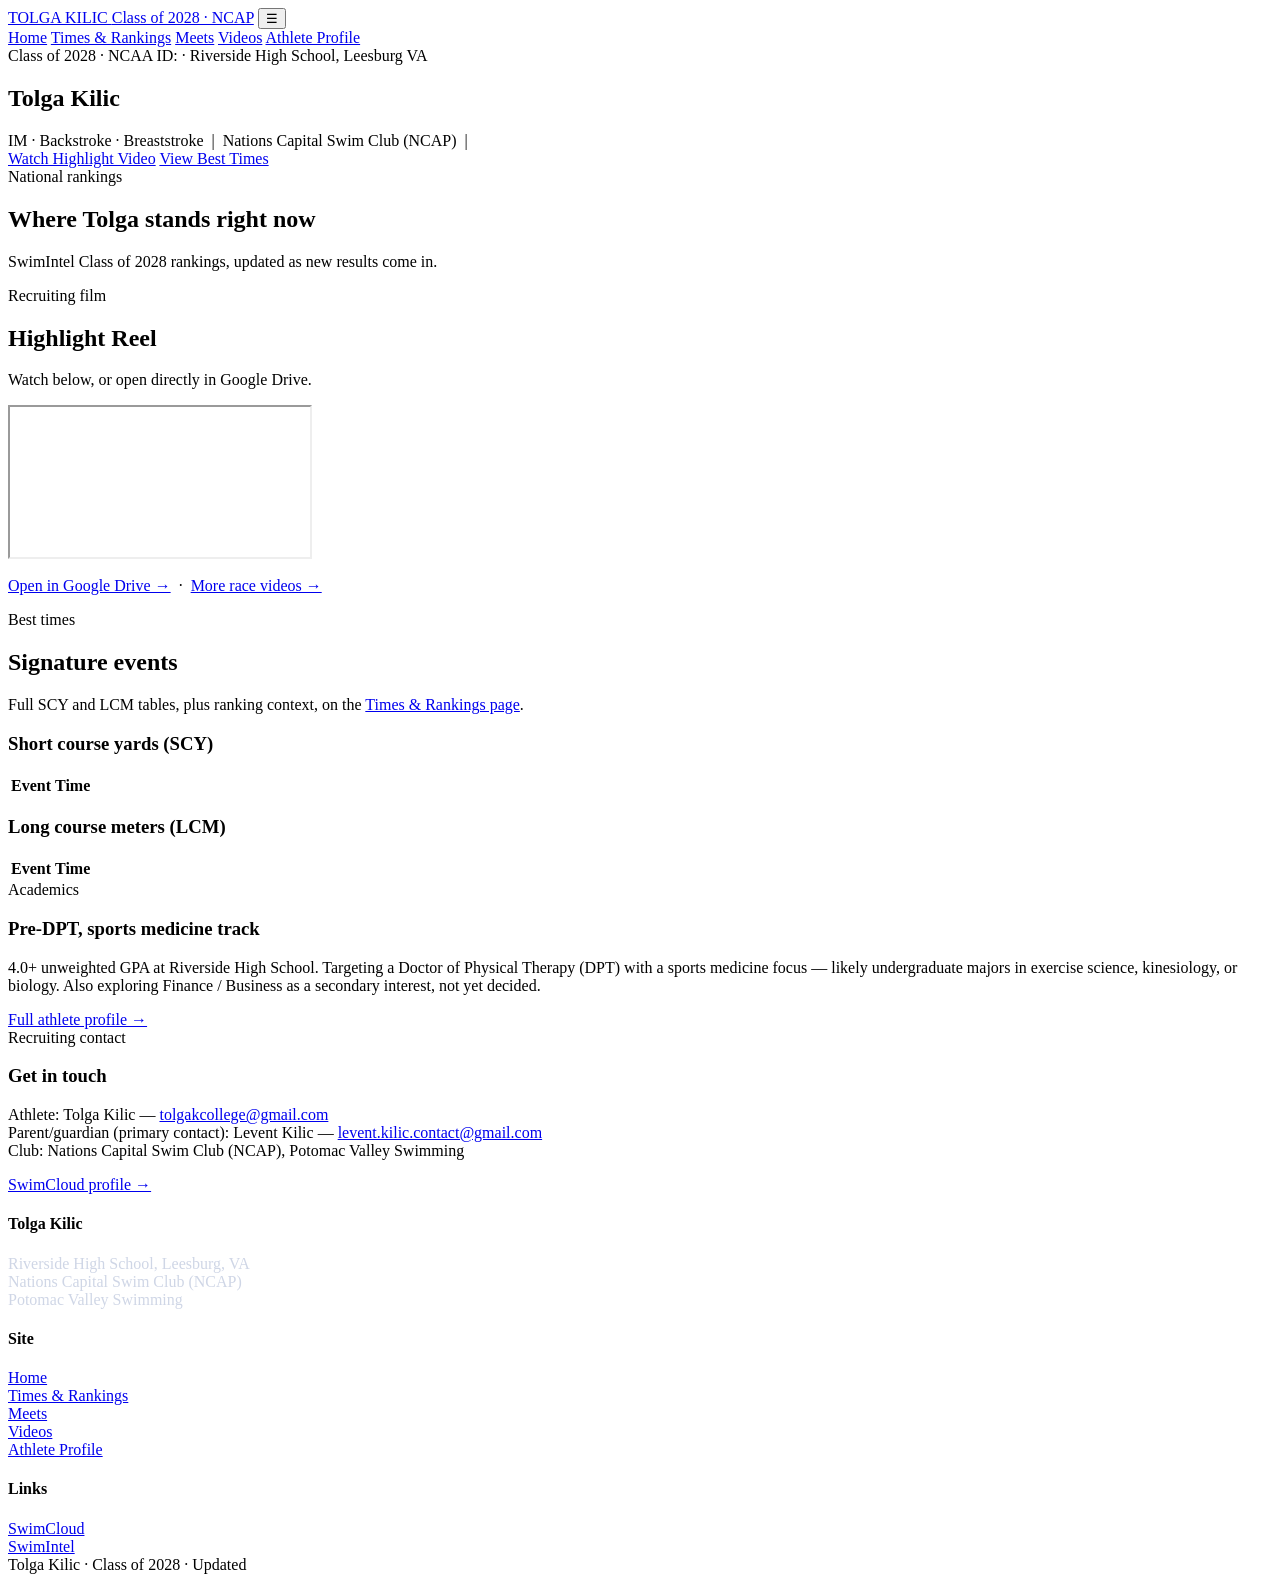
==== index.html @ 6afcded4 "Add files via upload" ====
<!DOCTYPE html>
<html lang="en">
<head>
<meta charset="UTF-8">
<meta name="viewport" content="width=device-width, initial-scale=1.0">
<title>Tolga Kilic | NCAA Swimming Recruiting Profile</title>
<meta name="description" content="Tolga Kilic — Class of 2028 IM/backstroke/breaststroke swimmer, Riverside High School, Nations Capital Swim Club. College swimming recruiting profile.">
<link rel="preconnect" href="https://fonts.googleapis.com">
<link href="https://fonts.googleapis.com/css2?family=Inter:wght@400;500;600;700;800&display=swap" rel="stylesheet">
<link rel="stylesheet" href="assets/style.css">
</head>
<body>

<header class="site-header">
  <div class="nav-inner">
    <a class="brand" href="index.html">TOLGA KILIC <span>Class of 2028 &middot; NCAP</span></a>
    <button class="nav-toggle" aria-label="Toggle menu">&#9776;</button>
    <nav class="main-nav">
      <a href="index.html" class="active">Home</a>
      <a href="times.html">Times &amp; Rankings</a>
      <a href="meets.html">Meets</a>
      <a href="videos.html">Videos</a>
      <a href="profile.html">Athlete Profile</a>
    </nav>
  </div>
</header>

<section class="hero">
  <div class="slide" style="background-image:url('assets/img/slide-action-1.jpg')"></div>
  <div class="slide" style="background-image:url('assets/img/slide-breaststroke.jpg')"></div>
  <div class="slide" style="background-image:url('assets/img/slide-fly.jpg')"></div>
  <div class="slide contain" style="background-image:url('assets/img/slide-state-champion.jpg')"></div>
  <div class="slide" style="background-image:url('assets/img/slide-action-2.jpg')"></div>
  <div class="slide contain" style="background-image:url('assets/img/slide-portrait-1.jpg')"></div>
  <div class="slide contain" style="background-image:url('assets/img/slide-state.jpg')"></div>
  <div class="slide" style="background-image:url('assets/img/slide-tolga-2.jpg')"></div>
  <div class="slide contain" style="background-image:url('assets/img/slide-olympians.jpg')"></div>
  <div class="slide contain" style="background-image:url('assets/img/slide-profile.jpg')"></div>
  <div class="hero-content">
    <div class="eyebrow">Class of 2028 &middot; NCAA ID: <span id="ncaa-id"></span> &middot; Riverside High School, Leesburg VA</div>
    <h1>Tolga Kilic</h1>
    <div class="tagline">IM &middot; Backstroke &middot; Breaststroke &nbsp;|&nbsp; Nations Capital Swim Club (NCAP) &nbsp;|&nbsp; <span id="tagline-academics"></span></div>
    <div class="hero-cta">
      <a href="#highlight-video" class="btn btn-gold">Watch Highlight Video</a>
      <a href="times.html" class="btn btn-outline">View Best Times</a>
    </div>
  </div>
  <div class="dots"></div>
</section>

<section>
  <div class="wrap">
    <div class="section-head">
      <div class="eyebrow">National rankings</div>
      <h2>Where Tolga stands right now</h2>
      <p>SwimIntel Class of 2028 rankings, updated as new results come in.</p>
    </div>
    <div id="stat-grid" class="stat-grid"></div>
  </div>
</section>

<section id="highlight-video" class="soft">
  <div class="wrap">
    <div class="section-head">
      <div class="eyebrow">Recruiting film</div>
      <h2 id="video-title">Highlight Reel</h2>
      <p>Watch below, or open directly in Google Drive.</p>
    </div>
    <div class="video-frame">
      <iframe id="highlight-frame" src="" allow="autoplay" allowfullscreen title="Tolga Kilic highlight video"></iframe>
    </div>
    <p style="margin-top:14px;">
      <a id="drive-link" href="#" target="_blank" rel="noopener">Open in Google Drive &rarr;</a>
      &nbsp;&middot;&nbsp;
      <a href="videos.html">More race videos &rarr;</a>
    </p>
  </div>
</section>

<section>
  <div class="wrap">
    <div class="section-head">
      <div class="eyebrow">Best times</div>
      <h2>Signature events</h2>
      <p>Full SCY and LCM tables, plus ranking context, on the <a href="times.html">Times &amp; Rankings page</a>.</p>
    </div>
    <div class="grid-2">
      <div>
        <h3>Short course yards (SCY)</h3>
        <table class="times-table" id="home-scy-table">
          <thead><tr><th>Event</th><th>Time</th></tr></thead>
          <tbody></tbody>
        </table>
      </div>
      <div>
        <h3>Long course meters (LCM)</h3>
        <table class="times-table" id="home-lcm-table">
          <thead><tr><th>Event</th><th>Time</th></tr></thead>
          <tbody></tbody>
        </table>
      </div>
    </div>
  </div>
</section>

<section class="soft">
  <div class="wrap grid-2">
    <div class="card">
      <div class="eyebrow">Academics</div>
      <h3>Pre-DPT, sports medicine track</h3>
      <p>4.0+ unweighted GPA at Riverside High School. Targeting a Doctor of Physical Therapy (DPT) with a sports medicine focus &mdash; likely undergraduate majors in exercise science, kinesiology, or biology. Also exploring Finance / Business as a secondary interest, not yet decided.</p>
      <a href="profile.html">Full athlete profile &rarr;</a>
    </div>
    <div class="card">
      <div class="eyebrow">Recruiting contact</div>
      <h3>Get in touch</h3>
      <p>
        Athlete: Tolga Kilic &mdash; <a href="mailto:tolgakcollege@gmail.com">tolgakcollege@gmail.com</a><br>
        Parent/guardian (primary contact): Levent Kilic &mdash; <a href="mailto:levent.kilic.contact@gmail.com">levent.kilic.contact@gmail.com</a><br>
        Club: Nations Capital Swim Club (NCAP), Potomac Valley Swimming
      </p>
      <p><a href="https://www.swimcloud.com/swimmer/1903826" target="_blank" rel="noopener">SwimCloud profile &rarr;</a></p>
    </div>
  </div>
</section>

<footer class="site-footer">
  <div class="wrap footer-grid">
    <div>
      <h4>Tolga Kilic</h4>
      <p style="color:#cfd6e6;">Riverside High School, Leesburg, VA<br>Nations Capital Swim Club (NCAP)<br>Potomac Valley Swimming</p>
    </div>
    <div>
      <h4>Site</h4>
      <a href="index.html">Home</a><br>
      <a href="times.html">Times &amp; Rankings</a><br>
      <a href="meets.html">Meets</a><br>
      <a href="videos.html">Videos</a><br>
      <a href="profile.html">Athlete Profile</a>
    </div>
    <div id="footer-links">
      <h4>Links</h4>
      <a href="https://www.swimcloud.com/swimmer/1903826" target="_blank" rel="noopener">SwimCloud</a><br>
      <a href="https://app.swimintel.ai/recruits/0198a10f-8155-7eda-b862-8cb40095d376" target="_blank" rel="noopener">SwimIntel</a>
    </div>
  </div>
  <div class="footer-bottom wrap">Tolga Kilic &middot; Class of 2028 &middot; Updated <span id="footer-updated"></span></div>
</footer>

<script src="assets/data.js"></script>
<script src="assets/main.js"></script>
<script>
(function () {
  var d = window.SITE_DATA;

  document.getElementById('footer-updated').textContent = d.meta.lastUpdated;
  document.getElementById('ncaa-id').textContent = d.athlete.ncaaId;
  document.getElementById('tagline-academics').textContent =
    d.athlete.gpa + ' GPA, ' + d.athlete.academicInterest + ' (secondary: ' + d.athlete.secondaryInterest + ')';

  var footerLinks = document.getElementById('footer-links');
  (d.athlete.social || []).forEach(function (s) {
    footerLinks.appendChild(document.createElement('br'));
    var a = document.createElement('a');
    a.href = s.url; a.target = '_blank'; a.rel = 'noopener';
    a.textContent = s.label;
    footerLinks.appendChild(a);
  });

  // stat cards
  var si = d.rankings.swimIntel;
  var statGrid = document.getElementById('stat-grid');
  var cards = [
    { label: 'SwimIntel Overall', value: si.overallClassRank, note: si.classLabel, cls: '' },
    { label: 'Impact Rating', value: si.impactRating, note: si.stars + ' stars, out of 100', cls: 'gold' }
  ].concat(si.bestEvents.map(function (e) {
    return { label: e.event, value: e.rank, note: 'nationally (' + e.time + ')', cls: 'green' };
  }));
  cards.forEach(function (c) {
    var card = el('div', 'stat-card ' + c.cls,
      '<div class="label">' + c.label + '</div><div class="value">' + c.value + '</div><div class="note">' + c.note + '</div>');
    statGrid.appendChild(card);
  });

  // video
  var v = d.videos.highlight;
  document.getElementById('video-title').textContent = v.title;
  document.getElementById('highlight-frame').src = driveEmbedUrl(v.driveFileId);
  document.getElementById('drive-link').href = v.driveUrl;

  // Signature events = whatever is listed in athlete.primaryEvents, matched
  // against the times table on the Times & Rankings page. Edit times.scy /
  // times.lcm in data.js and this table updates automatically — no
  // separate edit needed here.
  function fillSignatureTable(id, rows) {
    var tbody = document.querySelector('#' + id + ' tbody');
    var primary = d.athlete.primaryEvents || [];
    var signature = primary
      .map(function (name) { return rows.filter(function (r) { return r.event === name; })[0]; })
      .filter(Boolean);
    signature.forEach(function (r) {
      var tr = el('tr', '', '<td>' + r.event + '</td><td class="time">' + r.time + '</td>');
      tbody.appendChild(tr);
    });
  }
  fillSignatureTable('home-scy-table', d.times.scy);
  fillSignatureTable('home-lcm-table', d.times.lcm);
})();
</script>
</body>
</html>
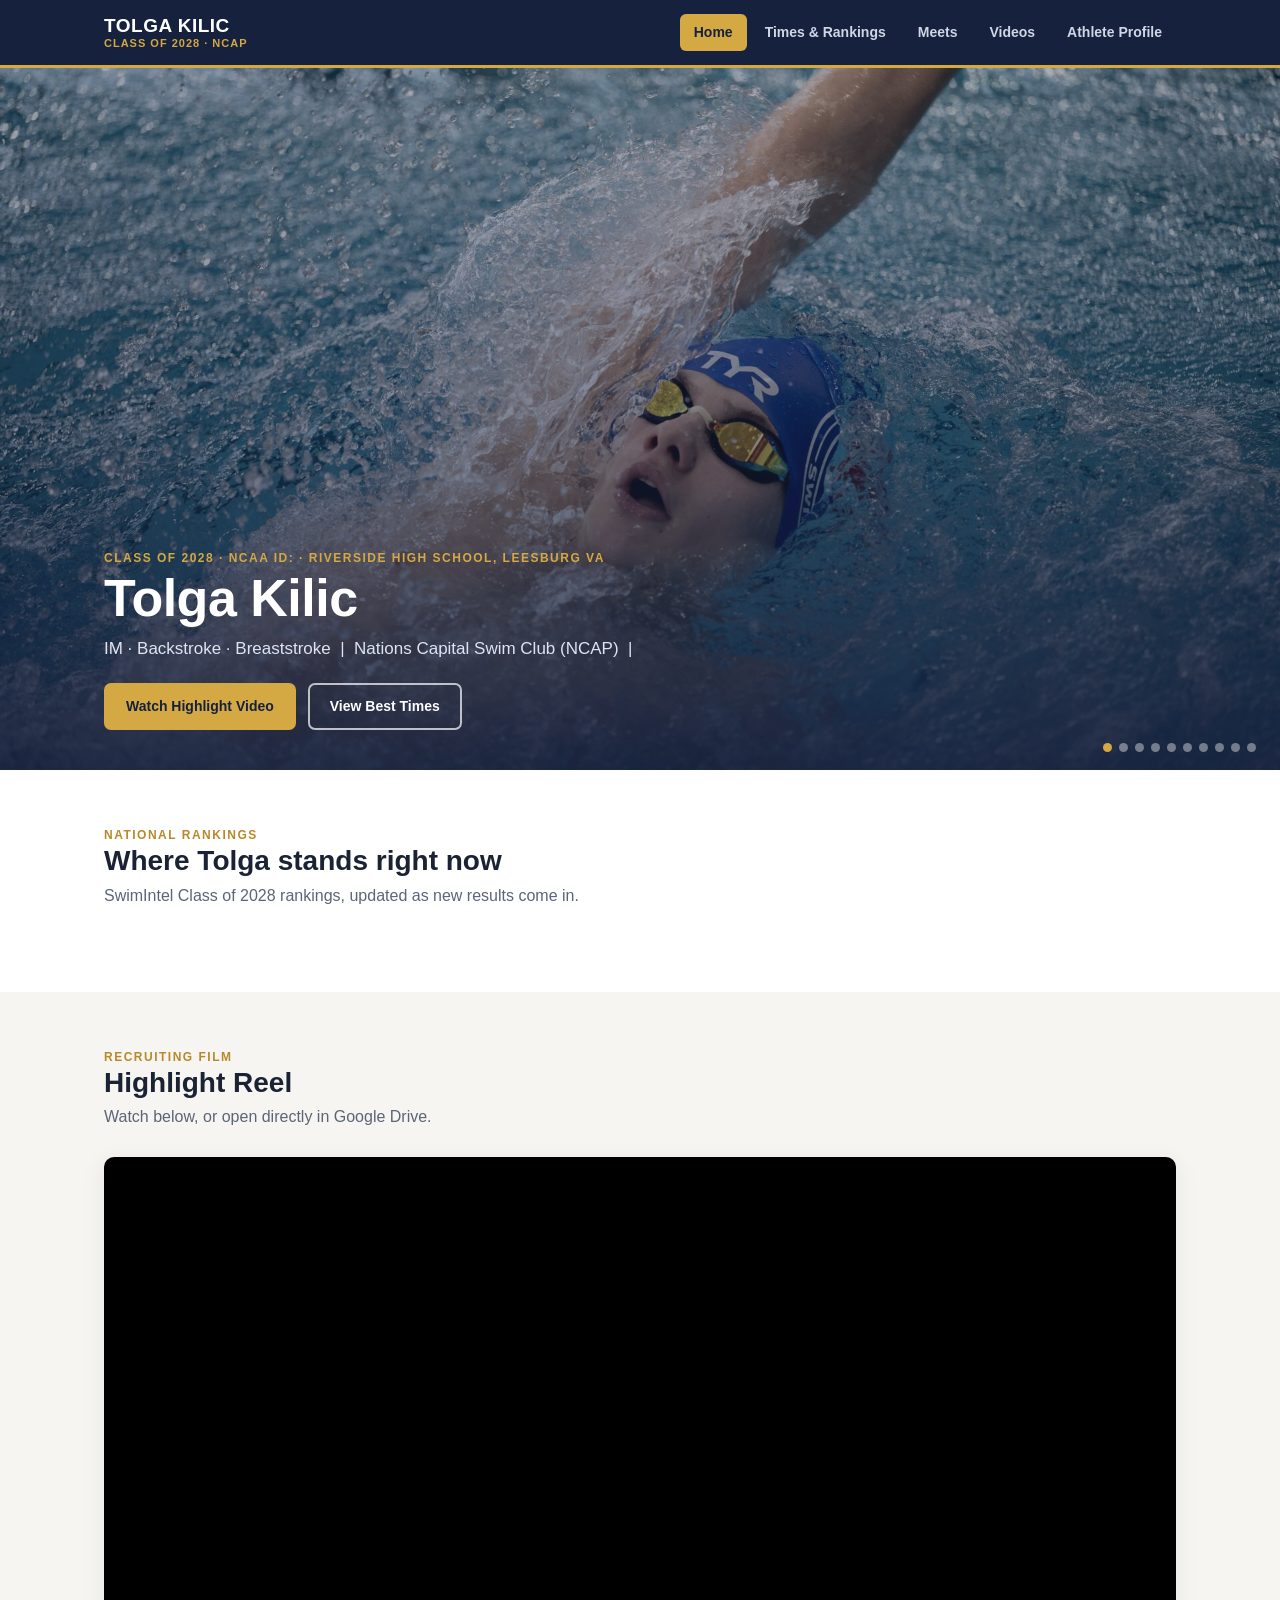
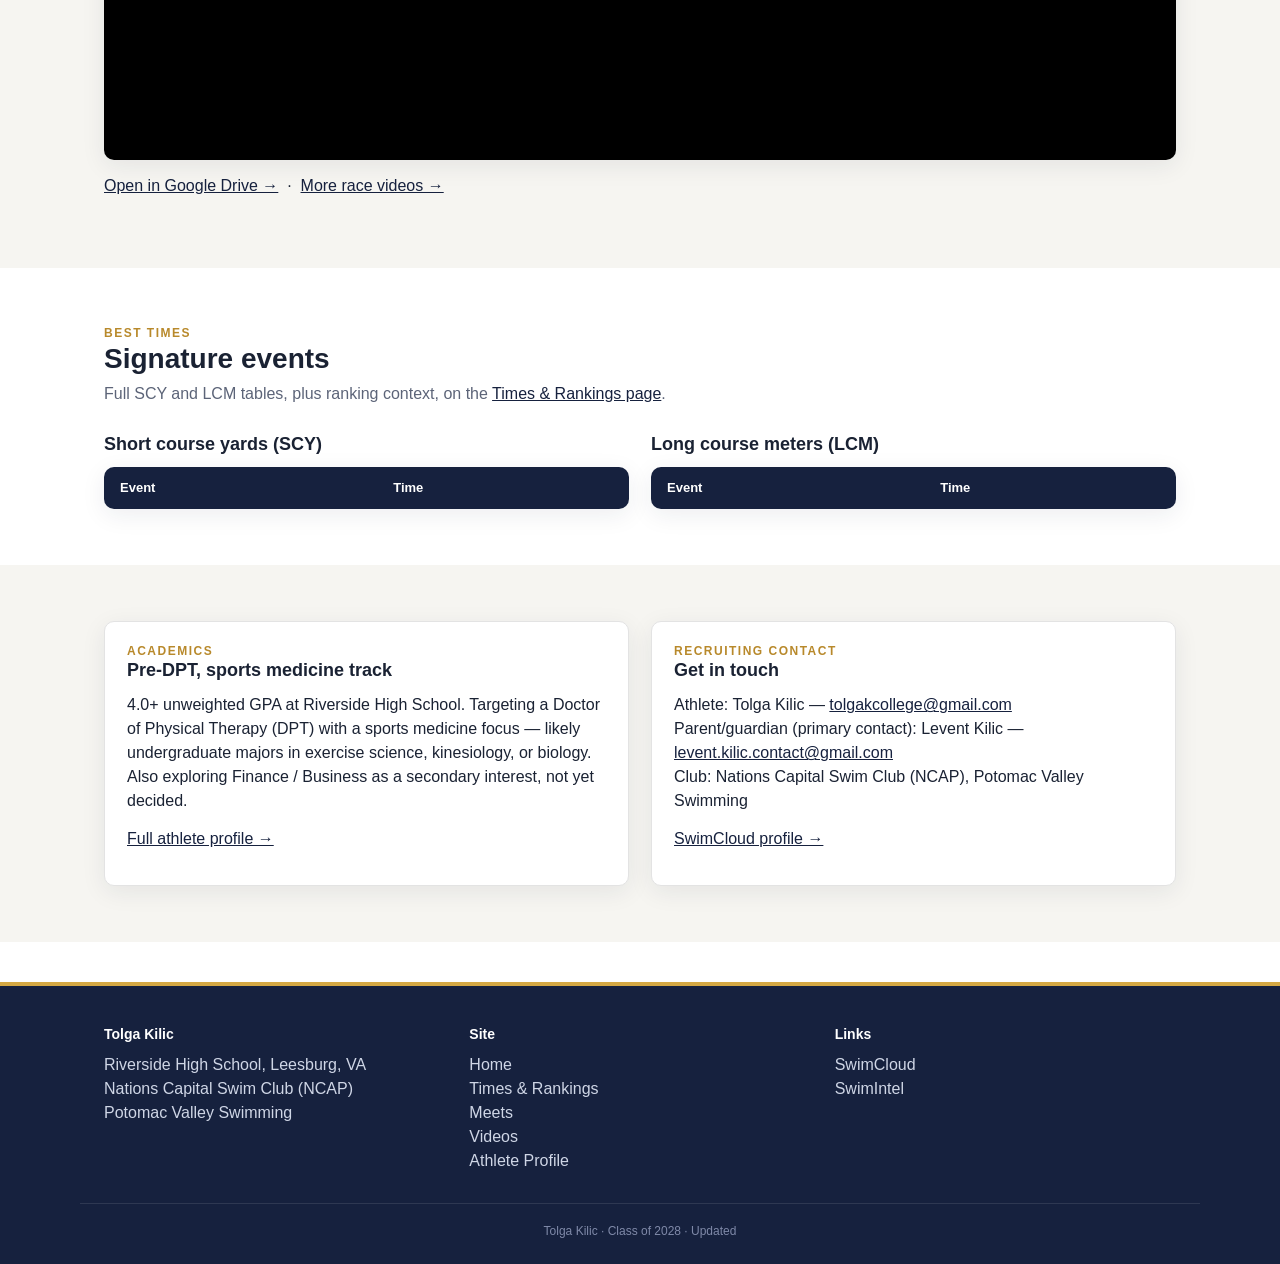
==== commit 1ab81da8: "Add analytics beacon script to index.html Added analytics beacon script to track page views." ====
--- a/index.html
+++ b/index.html
@@ -206,6 +206,11 @@
   fillSignatureTable('home-scy-table', d.times.scy);
   fillSignatureTable('home-lcm-table', d.times.lcm);
 })();
+<script>
+(function () {
+  var img = new Image();
+  img.src = '/analytics-beacon?path=' + encodeURIComponent(location.pathname) + '&ref=' + encodeURIComponent(document.referrer);
+})();
 </script>
 </body>
 </html>
--- a/assets/style.css
+++ b/assets/style.css
@@ -0,0 +1,444 @@
+/* ============================================================
+   TOLGA KILIC — recruiting site
+   ============================================================ */
+
+:root {
+  --navy: #16213e;
+  --navy-light: #1f2c52;
+  --gold: #d4a843;
+  --gold-dark: #b8892b;
+  --ink: #1a2233;
+  --gray: #5c6478;
+  --line: #e3e3e3;
+  --bg-soft: #f6f5f1;
+  --white: #ffffff;
+  --green: #1f7a4c;
+  --radius: 10px;
+  --shadow: 0 6px 24px rgba(22, 33, 62, 0.08);
+  --max-width: 1120px;
+}
+
+* { box-sizing: border-box; }
+
+html { scroll-behavior: smooth; }
+
+body {
+  margin: 0;
+  font-family: 'Inter', -apple-system, BlinkMacSystemFont, 'Segoe UI', Arial, sans-serif;
+  color: var(--ink);
+  background: var(--white);
+  line-height: 1.5;
+  -webkit-font-smoothing: antialiased;
+}
+
+img { max-width: 100%; display: block; }
+a { color: var(--navy); }
+.wrap { max-width: var(--max-width); margin: 0 auto; padding: 0 24px; }
+
+h1, h2, h3, h4 { font-family: 'Inter', sans-serif; line-height: 1.2; margin: 0 0 12px 0; }
+h1 { font-size: 40px; font-weight: 800; letter-spacing: -0.5px; }
+h2 { font-size: 28px; font-weight: 800; }
+h3 { font-size: 18px; font-weight: 700; }
+p { margin: 0 0 14px 0; color: var(--ink); }
+
+.eyebrow {
+  text-transform: uppercase;
+  letter-spacing: 1.5px;
+  font-size: 12px;
+  font-weight: 700;
+  color: var(--gold-dark);
+}
+
+/* ---------- header / nav ---------- */
+header.site-header {
+  position: sticky;
+  top: 0;
+  z-index: 100;
+  background: var(--navy);
+  border-bottom: 3px solid var(--gold);
+}
+.nav-inner {
+  max-width: var(--max-width);
+  margin: 0 auto;
+  padding: 14px 24px;
+  display: flex;
+  align-items: center;
+  justify-content: space-between;
+}
+.brand {
+  color: var(--white);
+  text-decoration: none;
+  font-weight: 800;
+  font-size: 19px;
+  letter-spacing: 0.5px;
+  display: flex;
+  flex-direction: column;
+  line-height: 1.15;
+}
+.brand span { color: var(--gold); font-size: 11px; font-weight: 700; letter-spacing: 1px; text-transform: uppercase; }
+
+nav.main-nav { display: flex; gap: 4px; align-items: center; }
+nav.main-nav a {
+  color: #cfd6e6;
+  text-decoration: none;
+  font-size: 14px;
+  font-weight: 600;
+  padding: 8px 14px;
+  border-radius: 6px;
+  transition: background 0.15s, color 0.15s;
+}
+nav.main-nav a:hover { background: rgba(255,255,255,0.08); color: #fff; }
+nav.main-nav a.active { color: var(--navy); background: var(--gold); }
+
+.nav-toggle {
+  display: none;
+  background: none;
+  border: none;
+  color: #fff;
+  font-size: 26px;
+  cursor: pointer;
+}
+
+@media (max-width: 820px) {
+  nav.main-nav {
+    position: absolute;
+    top: 100%;
+    left: 0;
+    right: 0;
+    background: var(--navy);
+    flex-direction: column;
+    align-items: stretch;
+    padding: 8px 16px 16px 16px;
+    display: none;
+    border-bottom: 3px solid var(--gold);
+  }
+  nav.main-nav.open { display: flex; }
+  nav.main-nav a { padding: 12px 8px; border-bottom: 1px solid rgba(255,255,255,0.08); border-radius: 0; }
+  .nav-toggle { display: block; }
+  header.site-header { position: relative; }
+}
+
+/* ---------- hero / slideshow ---------- */
+.hero {
+  position: relative;
+  height: 78vh;
+  min-height: 460px;
+  max-height: 720px;
+  overflow: hidden;
+  background: var(--navy);
+}
+.hero .slide {
+  position: absolute;
+  inset: 0;
+  background-size: cover;
+  background-position: center 40%;
+  background-repeat: no-repeat;
+  opacity: 0;
+  transition: opacity 1.6s ease;
+}
+.hero .slide.active { opacity: 1; }
+/* Slides tagged "contain" show people/portraits/group photos in full,
+   letterboxed rather than cropped. Only in-water action shots use
+   the cropped "cover" treatment above. */
+.hero .slide.contain {
+  background-size: contain;
+  background-color: var(--navy);
+  background-position: center;
+}
+.hero::after {
+  content: "";
+  position: absolute;
+  inset: 0;
+  background: linear-gradient(180deg, rgba(22,33,62,0.35) 0%, rgba(22,33,62,0.55) 55%, rgba(22,33,62,0.92) 100%);
+}
+.hero-content {
+  position: absolute;
+  z-index: 2;
+  bottom: 0;
+  left: 0;
+  right: 0;
+  padding: 0 24px 40px 24px;
+  max-width: var(--max-width);
+  margin: 0 auto;
+  color: #fff;
+}
+.hero-content .eyebrow { color: var(--gold); }
+.hero-content h1 { color: #fff; font-size: 52px; margin-bottom: 6px; }
+.hero-content .tagline { color: #dfe4f2; font-size: 17px; font-weight: 500; margin-bottom: 22px; }
+.hero-cta { display: flex; gap: 12px; flex-wrap: wrap; }
+
+.dots { position: absolute; z-index: 3; bottom: 18px; right: 24px; display: flex; gap: 7px; }
+.dots button {
+  width: 9px; height: 9px; border-radius: 50%; border: none; background: rgba(255,255,255,0.4); cursor: pointer; padding: 0;
+}
+.dots button.active { background: var(--gold); }
+
+@media (max-width: 640px) {
+  .hero { height: 62vh; min-height: 380px; }
+  .hero-content h1 { font-size: 34px; }
+}
+
+/* ---------- buttons ---------- */
+.btn {
+  display: inline-flex;
+  align-items: center;
+  gap: 8px;
+  padding: 11px 20px;
+  border-radius: 7px;
+  text-decoration: none;
+  font-weight: 700;
+  font-size: 14px;
+  border: 2px solid transparent;
+  cursor: pointer;
+}
+.btn-gold { background: var(--gold); color: var(--navy); }
+.btn-gold:hover { background: var(--gold-dark); }
+.btn-outline { background: transparent; color: #fff; border-color: rgba(255,255,255,0.7); }
+.btn-outline:hover { background: rgba(255,255,255,0.12); }
+.btn-navy { background: var(--navy); color: #fff; }
+.btn-navy:hover { background: var(--navy-light); }
+
+/* ---------- sections ---------- */
+section { padding: 56px 0; }
+section.soft { background: var(--bg-soft); }
+.section-head { margin-bottom: 28px; }
+.section-head h2 { margin-bottom: 6px; }
+.section-head p { color: var(--gray); margin: 0; }
+
+.page-hero {
+  background: var(--navy);
+  border-bottom: 4px solid var(--gold);
+  padding: 46px 0 34px 0;
+  color: #fff;
+}
+.page-hero .eyebrow { color: var(--gold); }
+.page-hero h1 { color: #fff; margin-bottom: 8px; }
+.page-hero p { color: #cfd6e6; max-width: 640px; margin: 0; }
+
+/* ---------- stat cards ---------- */
+.stat-grid {
+  display: grid;
+  grid-template-columns: repeat(auto-fit, minmax(150px, 1fr));
+  gap: 14px;
+}
+.stat-card {
+  background: var(--white);
+  border: 1px solid var(--line);
+  border-radius: var(--radius);
+  padding: 18px 16px;
+  text-align: center;
+  box-shadow: var(--shadow);
+}
+.stat-card .label { font-size: 11px; font-weight: 700; text-transform: uppercase; letter-spacing: 0.6px; color: var(--gray); }
+.stat-card .value { font-size: 30px; font-weight: 800; color: var(--navy); margin: 6px 0 4px 0; }
+.stat-card .note { font-size: 12.5px; color: var(--gray); }
+.stat-card.gold .value { color: var(--gold-dark); }
+.stat-card.green .value { color: var(--green); }
+
+/* ---------- tables ---------- */
+table.times-table { width: 100%; border-collapse: collapse; background: #fff; border-radius: var(--radius); overflow: hidden; box-shadow: var(--shadow); }
+table.times-table th {
+  background: var(--navy); color: #fff; text-align: left; padding: 11px 16px; font-size: 13px; font-weight: 700;
+}
+table.times-table td { padding: 10px 16px; border-bottom: 1px solid var(--line); font-size: 14.5px; }
+table.times-table tr:last-child td { border-bottom: none; }
+table.times-table tr:nth-child(even) td { background: #fbfbf9; }
+table.times-table td.time { font-weight: 700; color: var(--navy); }
+
+.two-col-tables { display: grid; grid-template-columns: 1fr 1fr; gap: 22px; }
+@media (max-width: 760px) { .two-col-tables { grid-template-columns: 1fr; } }
+
+/* ---------- cards / lists ---------- */
+.card {
+  background: #fff;
+  border: 1px solid var(--line);
+  border-radius: var(--radius);
+  padding: 20px 22px;
+  box-shadow: var(--shadow);
+}
+.grid-2 { display: grid; grid-template-columns: 1fr 1fr; gap: 22px; }
+.grid-3 { display: grid; grid-template-columns: repeat(3, 1fr); gap: 18px; }
+@media (max-width: 760px) { .grid-2, .grid-3 { grid-template-columns: 1fr; } }
+
+ul.clean { margin: 0; padding: 0 0 0 18px; }
+ul.clean li { margin-bottom: 8px; }
+
+.meet-row {
+  display: flex;
+  justify-content: space-between;
+  gap: 16px;
+  align-items: baseline;
+  padding: 14px 0;
+  border-bottom: 1px solid var(--line);
+}
+.meet-row:last-child { border-bottom: none; }
+.meet-date { color: var(--gray); font-size: 13px; font-weight: 700; min-width: 100px; }
+.meet-name { font-weight: 700; flex: 1; }
+.meet-highlight { color: var(--green); font-size: 13.5px; }
+
+.empty-note {
+  padding: 18px 20px;
+  background: var(--bg-soft);
+  border-left: 4px solid var(--gold);
+  border-radius: 6px;
+  color: var(--gray);
+  font-size: 14.5px;
+}
+
+/* ---------- video ---------- */
+.video-frame {
+  position: relative;
+  width: 100%;
+  padding-top: 56.25%;
+  border-radius: var(--radius);
+  overflow: hidden;
+  background: #000;
+  box-shadow: var(--shadow);
+}
+.video-frame iframe { position: absolute; inset: 0; width: 100%; height: 100%; border: 0; }
+
+.video-grid { display: grid; grid-template-columns: repeat(auto-fit, minmax(280px, 1fr)); gap: 20px; }
+.video-card { background: #fff; border: 1px solid var(--line); border-radius: var(--radius); overflow: hidden; box-shadow: var(--shadow); }
+.video-card .video-frame { border-radius: 0; }
+.video-card .video-meta { padding: 14px 16px; }
+.video-card h3 { margin-bottom: 4px; font-size: 15.5px; }
+.video-card p { margin: 0; font-size: 13px; color: var(--gray); }
+
+/* ---------- family / callout ---------- */
+.callout {
+  background: var(--bg-soft);
+  border-left: 4px solid var(--navy);
+  border-radius: 6px;
+  padding: 16px 20px;
+}
+
+/* ---------- footer ---------- */
+footer.site-footer {
+  background: var(--navy);
+  color: #cfd6e6;
+  padding: 40px 0 24px 0;
+  margin-top: 40px;
+  border-top: 4px solid var(--gold);
+}
+footer.site-footer h4 { color: #fff; font-size: 14px; margin-bottom: 10px; }
+footer.site-footer a { color: #cfd6e6; text-decoration: none; }
+footer.site-footer a:hover { color: var(--gold); }
+.footer-grid { display: grid; grid-template-columns: repeat(3, 1fr); gap: 24px; }
+@media (max-width: 760px) { .footer-grid { grid-template-columns: 1fr; } }
+.footer-bottom { text-align: center; font-size: 12px; color: #7f89a8; margin-top: 30px; padding-top: 18px; border-top: 1px solid rgba(255,255,255,0.1); }
+
+.tag {
+  display: inline-block;
+  font-size: 11px;
+  font-weight: 700;
+  text-transform: uppercase;
+  letter-spacing: 0.5px;
+  padding: 3px 9px;
+  border-radius: 20px;
+  background: rgba(212,168,67,0.15);
+  color: var(--gold-dark);
+}
+
+.tag-approved {
+  display: inline-block;
+  font-size: 10.5px;
+  font-weight: 700;
+  text-transform: uppercase;
+  letter-spacing: 0.4px;
+  padding: 2px 8px;
+  border-radius: 20px;
+  background: rgba(31,122,76,0.12);
+  color: var(--green);
+}
+
+/* card headers that are also links (SwimCloud / SwimIntel) */
+h3 a.card-link, .card h3 a {
+  color: var(--navy);
+  text-decoration: none;
+  border-bottom: 2px solid var(--gold);
+}
+h3 a.card-link:hover, .card h3 a:hover { color: var(--gold-dark); }
+
+/* ---------- upcoming meet mini-cards (half width of recent-meets card) ---------- */
+.upcoming-grid {
+  display: grid;
+  grid-template-columns: 1fr 1fr;
+  gap: 18px;
+}
+@media (max-width: 760px) { .upcoming-grid { grid-template-columns: 1fr; } }
+
+.meet-mini-card {
+  background: #fff;
+  border: 1px solid var(--line);
+  border-radius: var(--radius);
+  padding: 16px 18px;
+  box-shadow: var(--shadow);
+}
+.meet-mini-card .meet-mini-head { margin-bottom: 10px; }
+.meet-mini-card .meet-mini-head h3 { margin-bottom: 2px; font-size: 15.5px; }
+.meet-mini-card .meet-mini-meta { font-size: 12.5px; color: var(--gray); }
+.meet-mini-card table { width: 100%; border-collapse: collapse; font-size: 12.5px; }
+.meet-mini-card table td { padding: 5px 4px; border-bottom: 1px solid var(--line); vertical-align: top; }
+.meet-mini-card table tr:last-child td { border-bottom: none; }
+.meet-mini-card .ev-num { color: var(--gray); font-weight: 700; white-space: nowrap; }
+.meet-mini-card .ev-seed { font-weight: 700; color: var(--navy); white-space: nowrap; }
+
+/* ---------- small clickable video link tiles ---------- */
+.video-link-grid {
+  display: grid;
+  grid-template-columns: repeat(auto-fill, minmax(220px, 1fr));
+  gap: 10px;
+}
+.video-link-tile {
+  display: flex;
+  align-items: center;
+  gap: 10px;
+  background: #fff;
+  border: 1px solid var(--line);
+  border-radius: 8px;
+  padding: 10px 12px;
+  text-decoration: none;
+  color: var(--ink);
+  font-size: 12.5px;
+  font-weight: 600;
+  line-height: 1.35;
+  transition: border-color 0.15s, box-shadow 0.15s;
+}
+.video-link-tile:hover { border-color: var(--gold); box-shadow: var(--shadow); }
+.video-link-tile .play-dot {
+  flex: 0 0 auto;
+  width: 26px;
+  height: 26px;
+  border-radius: 50%;
+  background: var(--navy);
+  color: var(--gold);
+  display: flex;
+  align-items: center;
+  justify-content: center;
+  font-size: 11px;
+}
+
+/* ---------- on deck photo mosaic (profile page) ---------- */
+.mosaic {
+  display: grid;
+  grid-template-columns: repeat(4, 1fr);
+  grid-auto-rows: 130px;
+  grid-auto-flow: dense;
+  gap: 8px;
+}
+.mosaic img {
+  width: 100%;
+  height: 100%;
+  object-fit: cover;
+  border-radius: 8px;
+  box-shadow: var(--shadow);
+}
+.mosaic .big { grid-column: span 2; grid-row: span 2; }
+.mosaic .wide { grid-column: span 2; grid-row: span 1; }
+.mosaic .tall { grid-column: span 1; grid-row: span 2; }
+@media (max-width: 700px) {
+  .mosaic { grid-template-columns: repeat(2, 1fr); grid-auto-rows: 130px; }
+  .mosaic .big { grid-column: span 2; grid-row: span 2; }
+  .mosaic .wide { grid-column: span 2; grid-row: span 1; }
+  .mosaic .tall { grid-column: span 1; grid-row: span 2; }
+}
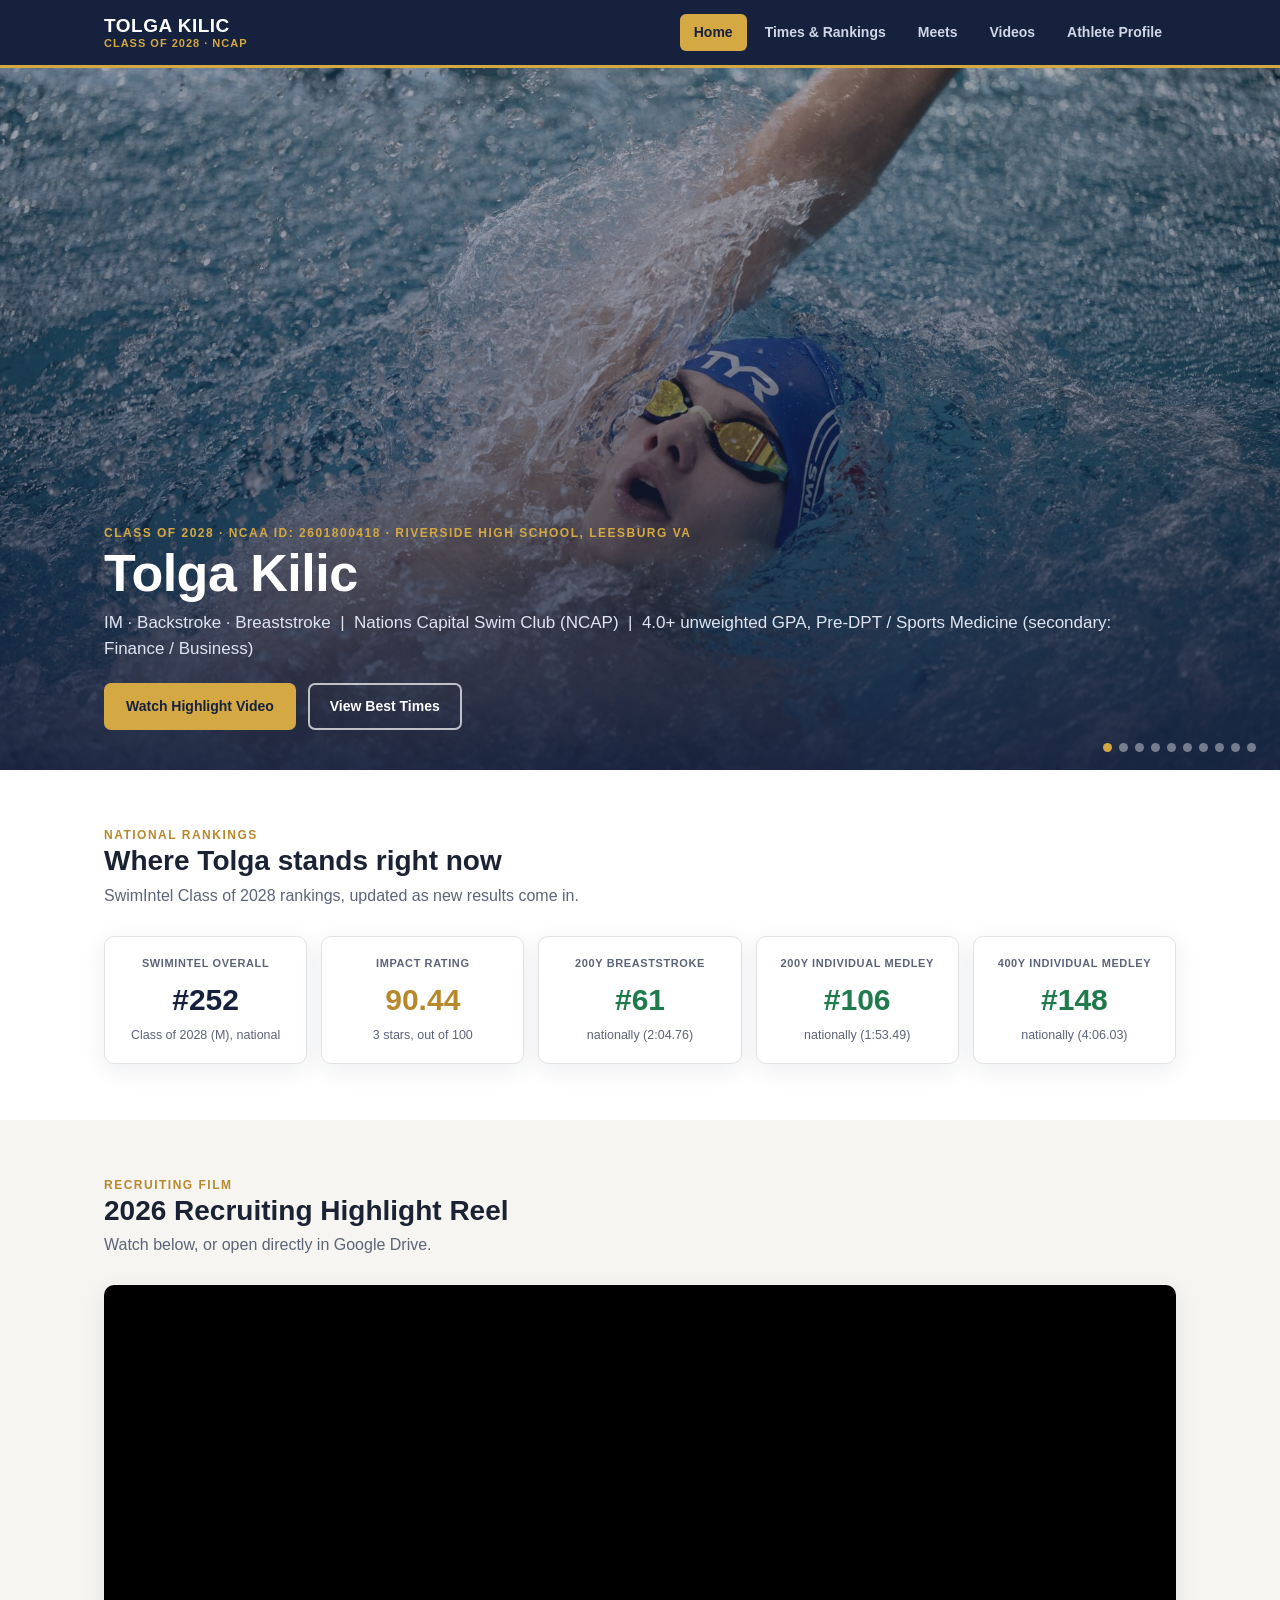
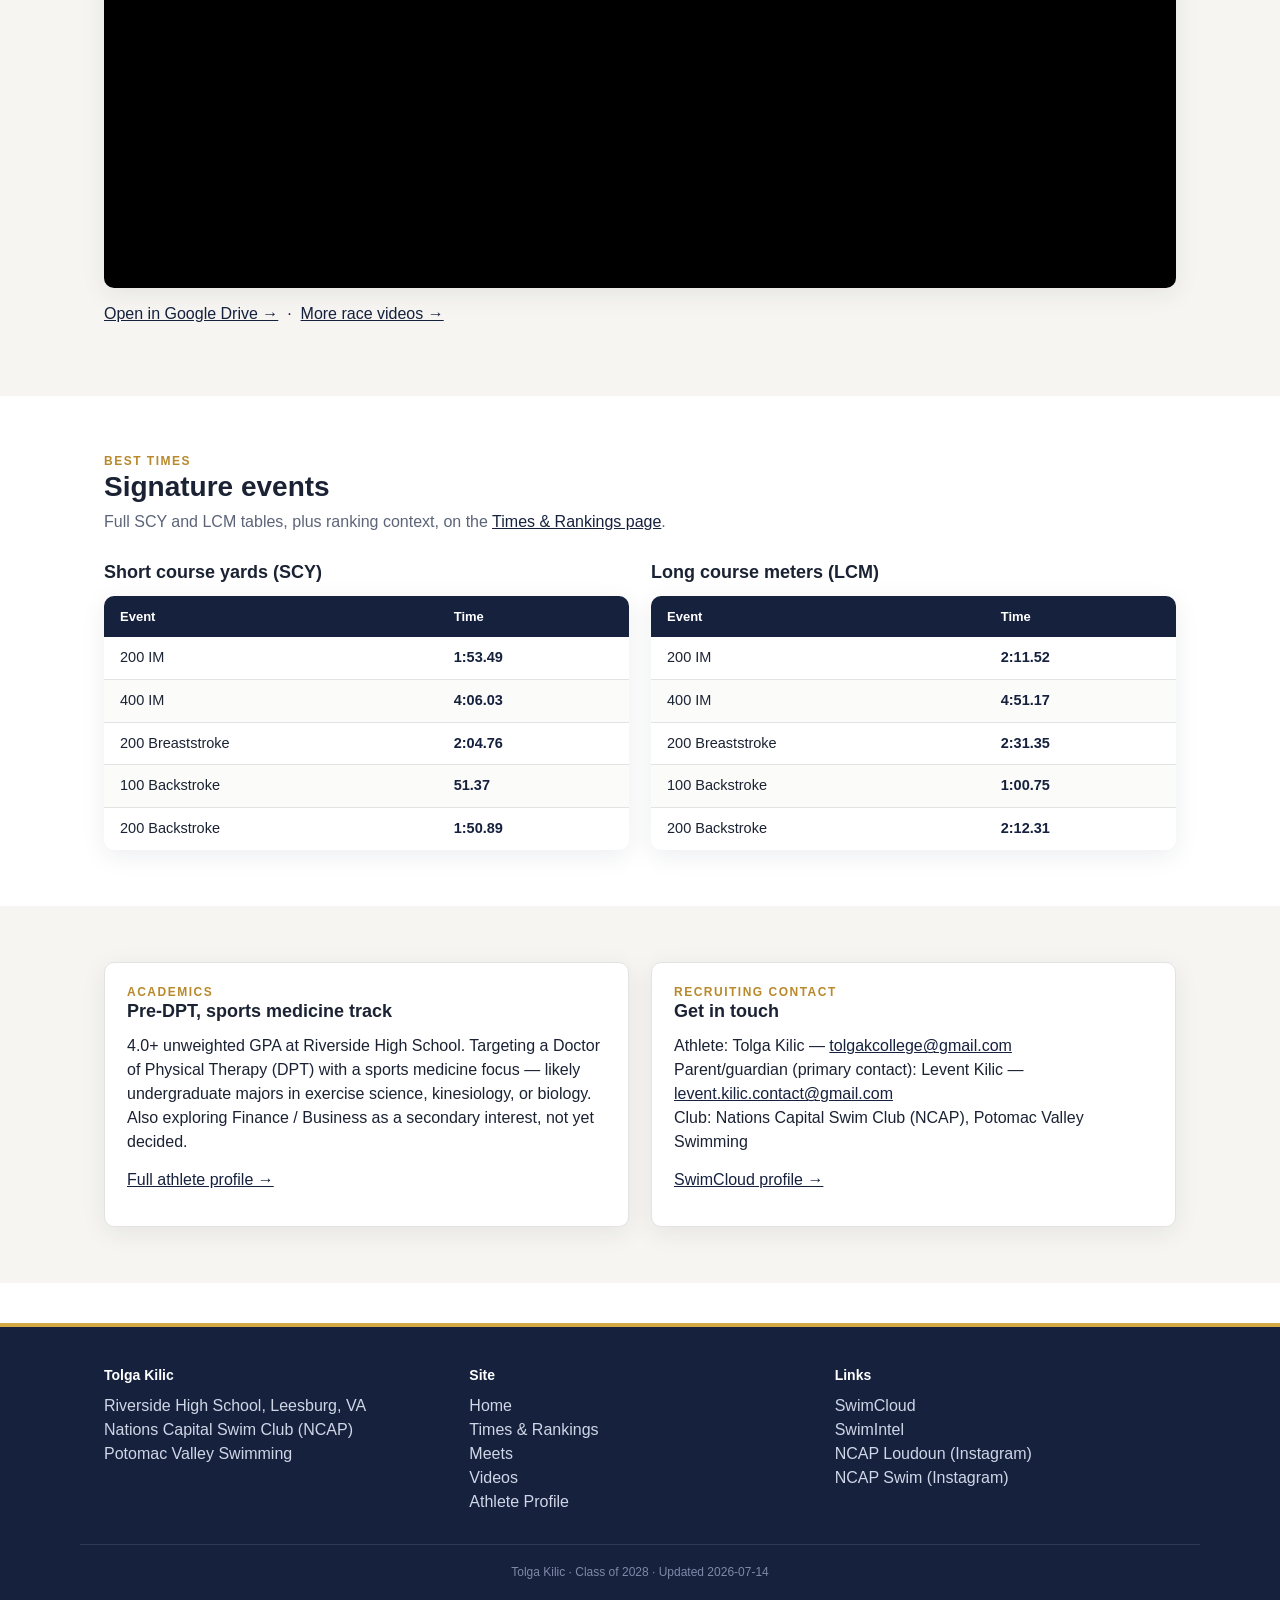
==== commit cde3acae: "Remove unnecessary whitespace in index.html" ====
--- a/index.html
+++ b/index.html
@@ -10,7 +10,7 @@
 <link rel="stylesheet" href="assets/style.css">
 </head>
 <body>
-
+ 
 <header class="site-header">
   <div class="nav-inner">
     <a class="brand" href="index.html">TOLGA KILIC <span>Class of 2028 &middot; NCAP</span></a>
@@ -24,7 +24,7 @@
     </nav>
   </div>
 </header>
-
+ 
 <section class="hero">
   <div class="slide" style="background-image:url('assets/img/slide-action-1.jpg')"></div>
   <div class="slide" style="background-image:url('assets/img/slide-breaststroke.jpg')"></div>
@@ -47,7 +47,7 @@
   </div>
   <div class="dots"></div>
 </section>
-
+ 
 <section>
   <div class="wrap">
     <div class="section-head">
@@ -58,7 +58,7 @@
     <div id="stat-grid" class="stat-grid"></div>
   </div>
 </section>
-
+ 
 <section id="highlight-video" class="soft">
   <div class="wrap">
     <div class="section-head">
@@ -76,7 +76,7 @@
     </p>
   </div>
 </section>
-
+ 
 <section>
   <div class="wrap">
     <div class="section-head">
@@ -102,7 +102,7 @@
     </div>
   </div>
 </section>
-
+ 
 <section class="soft">
   <div class="wrap grid-2">
     <div class="card">
@@ -123,7 +123,7 @@
     </div>
   </div>
 </section>
-
+ 
 <footer class="site-footer">
   <div class="wrap footer-grid">
     <div>
@@ -146,18 +146,18 @@
   </div>
   <div class="footer-bottom wrap">Tolga Kilic &middot; Class of 2028 &middot; Updated <span id="footer-updated"></span></div>
 </footer>
-
+ 
 <script src="assets/data.js"></script>
 <script src="assets/main.js"></script>
 <script>
 (function () {
   var d = window.SITE_DATA;
-
+ 
   document.getElementById('footer-updated').textContent = d.meta.lastUpdated;
   document.getElementById('ncaa-id').textContent = d.athlete.ncaaId;
   document.getElementById('tagline-academics').textContent =
     d.athlete.gpa + ' GPA, ' + d.athlete.academicInterest + ' (secondary: ' + d.athlete.secondaryInterest + ')';
-
+ 
   var footerLinks = document.getElementById('footer-links');
   (d.athlete.social || []).forEach(function (s) {
     footerLinks.appendChild(document.createElement('br'));
@@ -166,7 +166,7 @@
     a.textContent = s.label;
     footerLinks.appendChild(a);
   });
-
+ 
   // stat cards
   var si = d.rankings.swimIntel;
   var statGrid = document.getElementById('stat-grid');
@@ -181,13 +181,13 @@
       '<div class="label">' + c.label + '</div><div class="value">' + c.value + '</div><div class="note">' + c.note + '</div>');
     statGrid.appendChild(card);
   });
-
+ 
   // video
   var v = d.videos.highlight;
   document.getElementById('video-title').textContent = v.title;
   document.getElementById('highlight-frame').src = driveEmbedUrl(v.driveFileId);
   document.getElementById('drive-link').href = v.driveUrl;
-
+ 
   // Signature events = whatever is listed in athlete.primaryEvents, matched
   // against the times table on the Times & Rankings page. Edit times.scy /
   // times.lcm in data.js and this table updates automatically — no
@@ -206,6 +206,7 @@
   fillSignatureTable('home-scy-table', d.times.scy);
   fillSignatureTable('home-lcm-table', d.times.lcm);
 })();
+</script>
 <script>
 (function () {
   var img = new Image();
@@ -214,3 +215,4 @@
 </script>
 </body>
 </html>
+ 
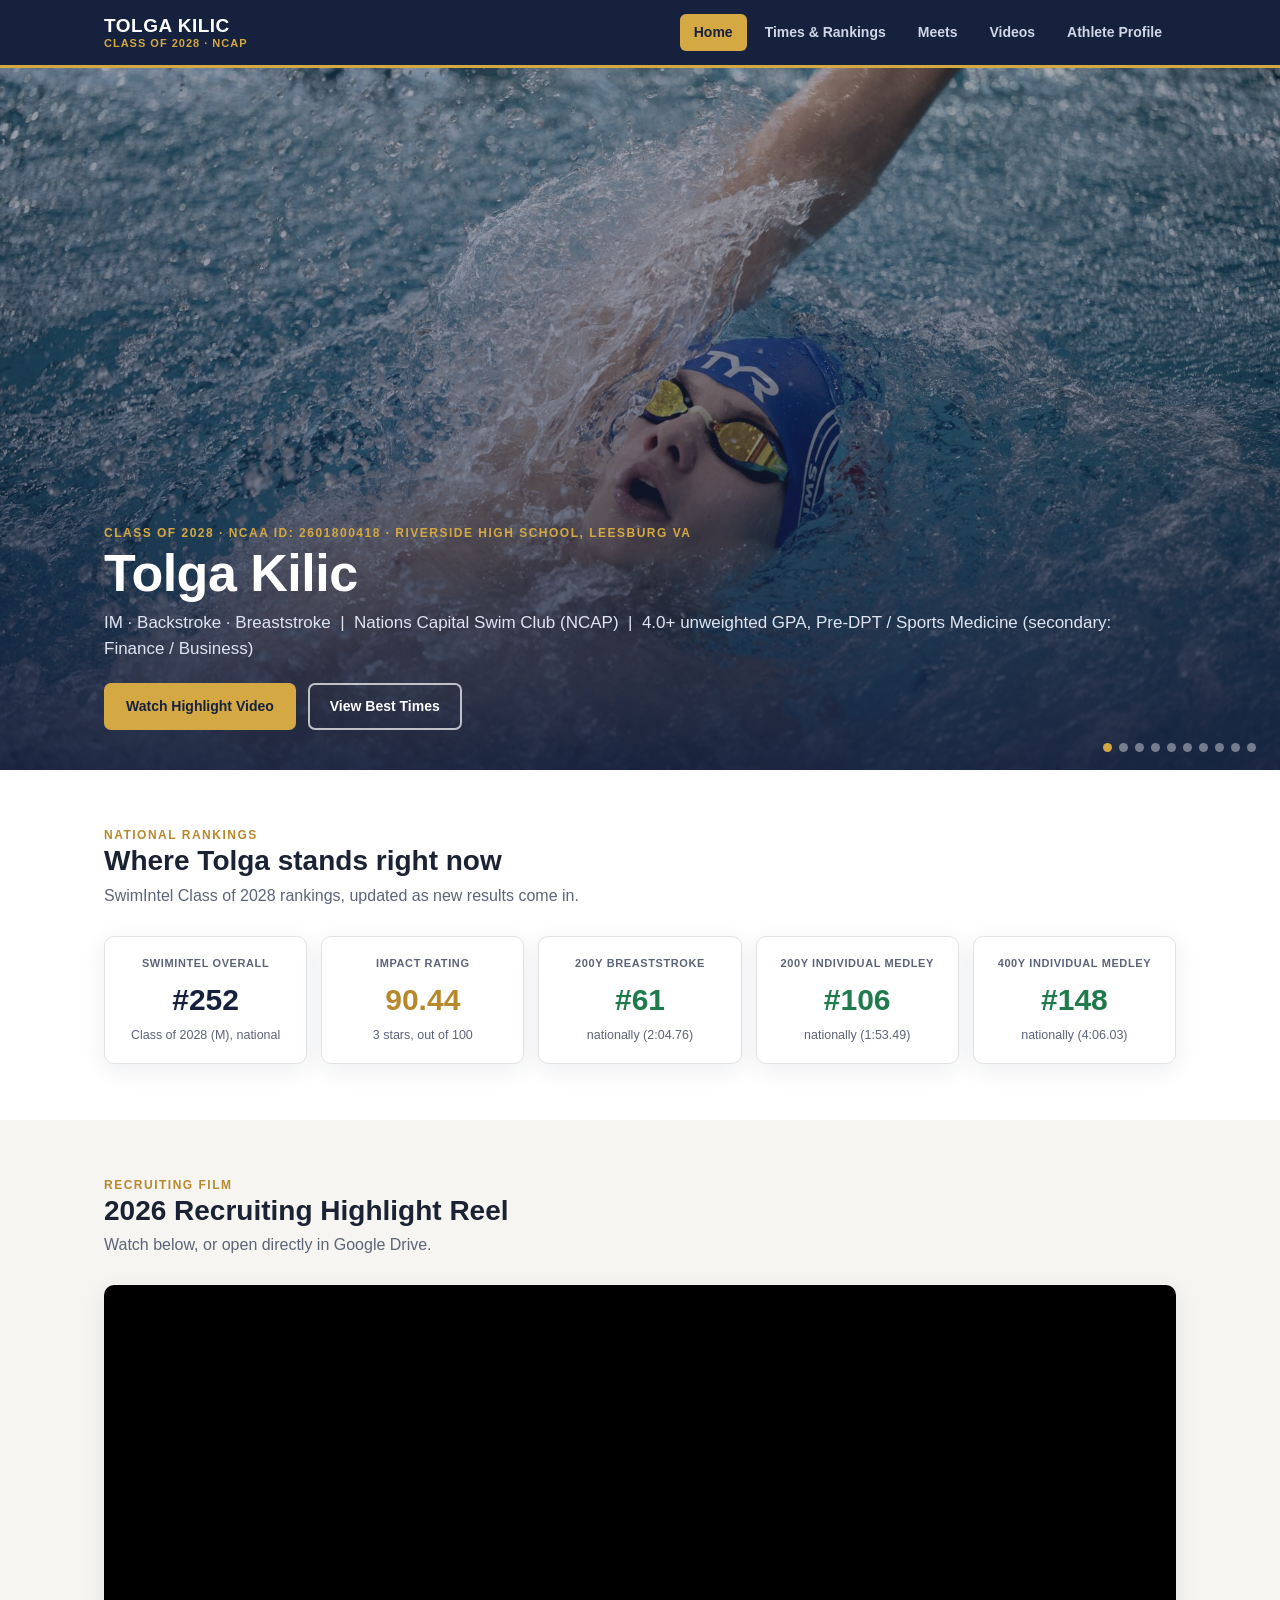
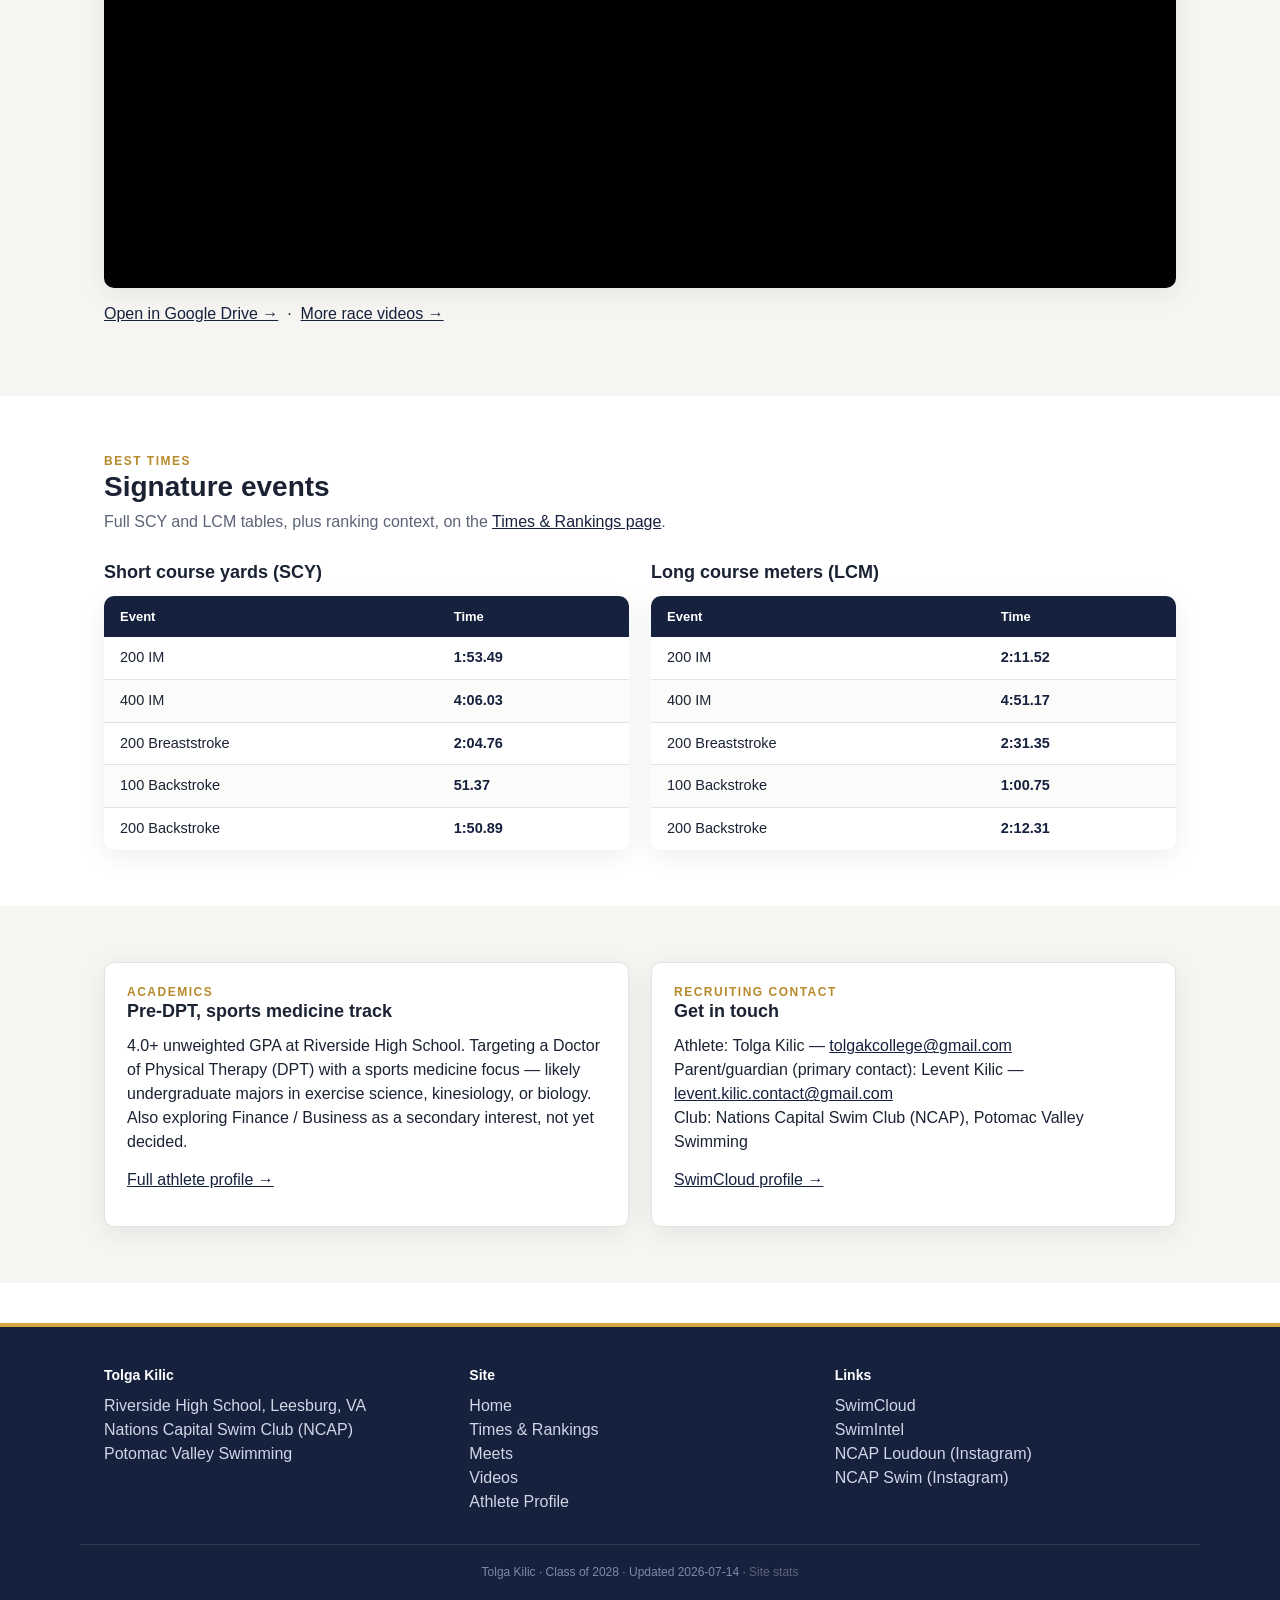
==== commit 93ceaa78: "Add 'Site stats' link to footer" ====
--- a/index.html
+++ b/index.html
@@ -144,7 +144,7 @@
       <a href="https://app.swimintel.ai/recruits/0198a10f-8155-7eda-b862-8cb40095d376" target="_blank" rel="noopener">SwimIntel</a>
     </div>
   </div>
-  <div class="footer-bottom wrap">Tolga Kilic &middot; Class of 2028 &middot; Updated <span id="footer-updated"></span></div>
+  <div class="footer-bottom wrap">Tolga Kilic &middot; Class of 2028 &middot; Updated <span id="footer-updated"></span> &middot; <a href="#" id="visitor-log-link" style="color:#5b6478;">Site stats</a></div>
 </footer>
  
 <script src="assets/data.js"></script>
@@ -210,7 +210,7 @@
 <script>
 (function () {
   var img = new Image();
-  img.src = '/analytics-beacon?path=' + encodeURIComponent(location.pathname) + '&ref=' + encodeURIComponent(document.referrer);
+  img.src = '/analytics-beacon?path=' + encodeURIComponent(location.pathname + location.search) + '&ref=' + encodeURIComponent(document.referrer);
 })();
 </script>
 </body>
